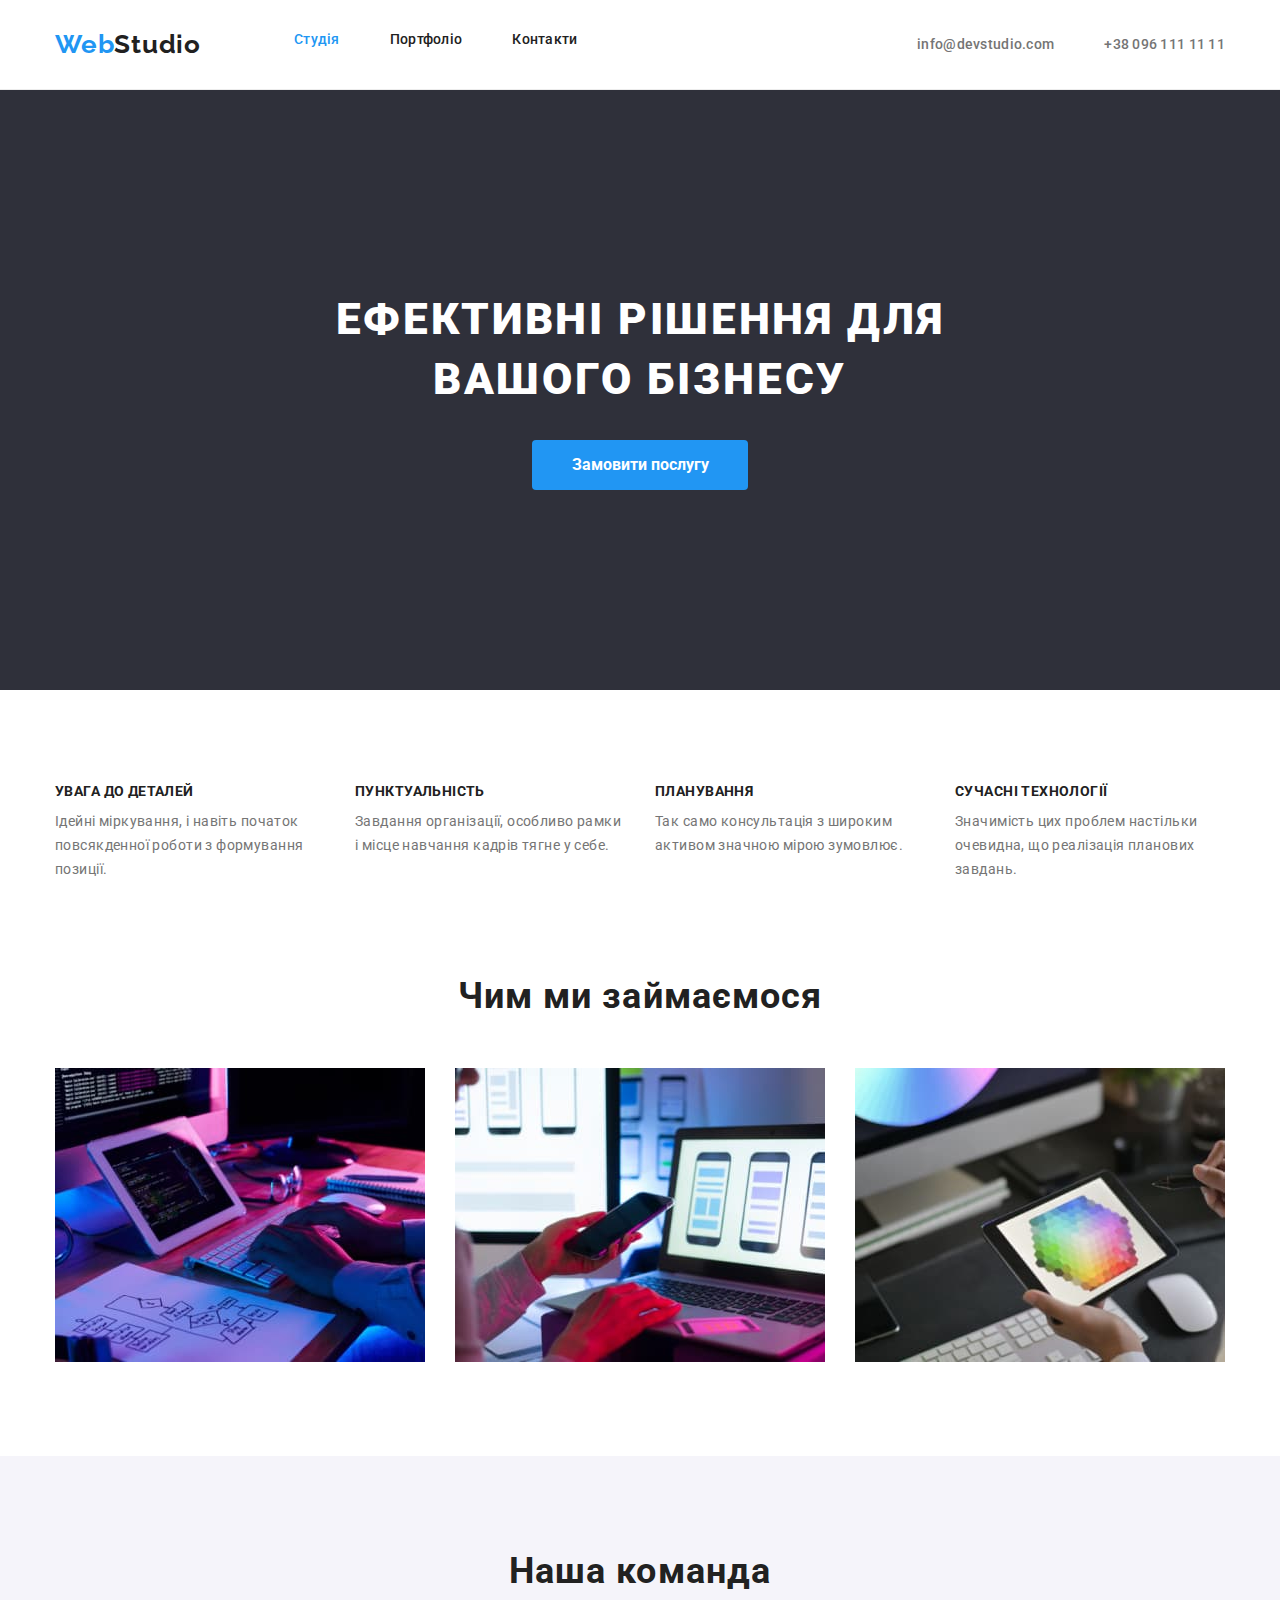
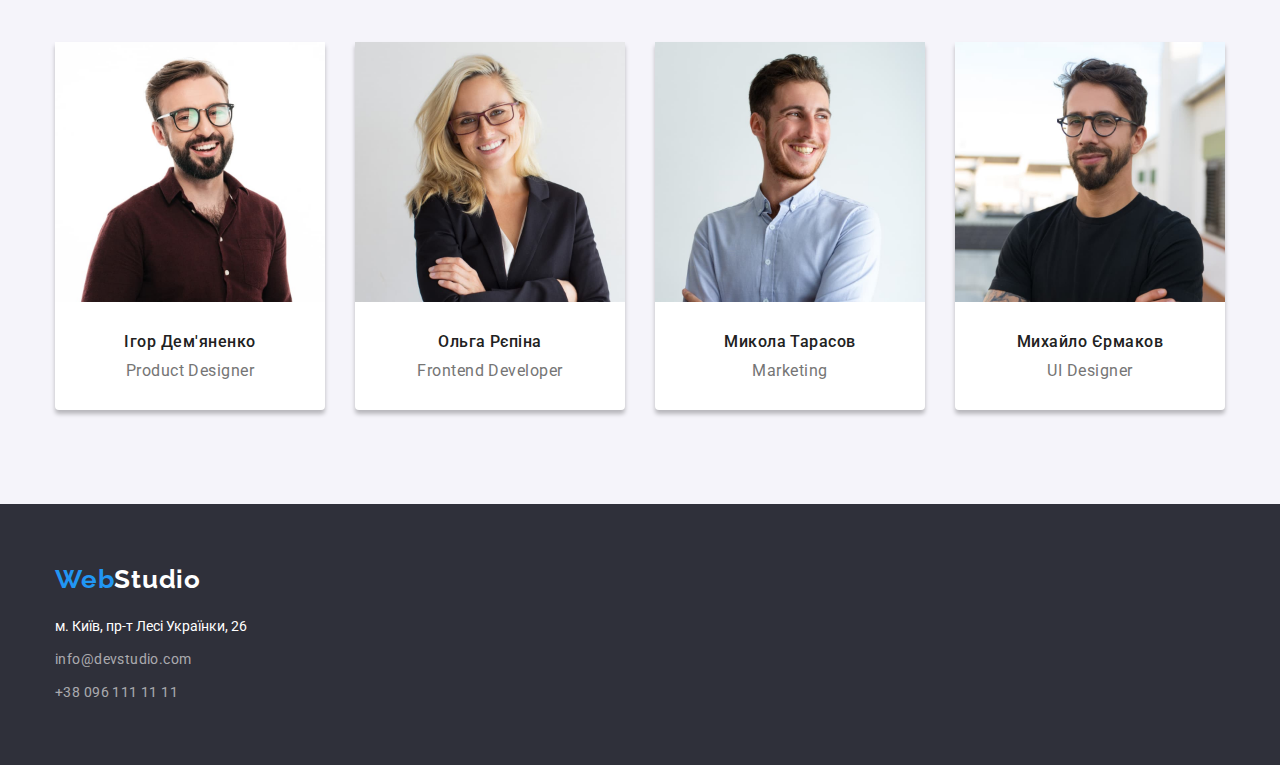
==== index.html @ 7c83a078 "створив репозиторій на основі попередньої дз" ====
<!DOCTYPE html>
<html lang="uk">
  <head>
    <meta charset="UTF-8" />
    <meta http-equiv="X-UA-Compatible" content="IE=edge" />
    <meta name="viewport" content="width=device-width, initial-scale=1.0" />
    <title>WebStudio</title>
    <link rel="preconnect" href="https://fonts.googleapis.com" />
    <link rel="preconnect" href="https://fonts.gstatic.com" crossorigin />
    <link
      href="https://fonts.googleapis.com/css2?family=Raleway:wght@700&family=Roboto:wght@400;500;700;900&display=swap"
      rel="stylesheet"
    />
    <link
      rel="stylesheet"
      href="https://cdnjs.cloudflare.com/ajax/libs/modern-normalize/1.1.0/modern-normalize.min.css"
    />
    <link rel="stylesheet" href="./css/styles.css" />
  </head>

  <body>
    <header>
      <div class="container head">
        <nav class="nav-main">
          <a class="logo" href="" title="Головна сторінка"
            ><span class="logo-web">Web</span
            ><span class="logo-studio">Studio</span></a
          >
          <ul class="nav-ul site-nav">
            <li class="item">
              <a class="nav-link act-stud" href="./index.html" title="Студія"
                >Студія</a
              >
            </li>
            <li class="item">
              <a class="nav-link" href="./portfolio.html" title="Портфоліо"
                >Портфоліо</a
              >
            </li>
            <li class="item">
              <a class="nav-link" href="" title="Контакти">Контакти</a>
            </li>
          </ul>
        </nav>
        <ul class="nav-ul second">
          <li class="item-first">
            <a class="nav-contact" href="mailto:info@devstudio.com"
              >info@devstudio.com</a
            >
          </li>
          <li class="item">
            <a class="nav-contact" href="tel:+380961111111"
              >+38 096 111 11 11</a
            >
          </li>
        </ul>
      </div>
    </header>
    <main>
      <section class="hero">
        <h1 class="hero-tytle">
          Ефективні рішення для <br />
          вашого бізнесу
        </h1>
        <button class="button" type="button">
          <span class="button-first">Замовити послугу</span>
        </button>
      </section>
      <section class="benefits">
        <div class="container container-benefits">
          <h2 hidden>Особливості</h2>
          <ul class="nav-ul">
            <li class="atim">
              <h3 class="tytle-mini">УВАГА ДО ДЕТАЛЕЙ</h3>
              <p class="mini-article">
                Ідейні міркування, і навіть початок повсякденної роботи з
                формування позиції.
              </p>
            </li>
            <li class="atim">
              <h3 class="tytle-mini">ПУНКТУАЛЬНІСТЬ</h3>
              <p class="mini-article">
                Завдання організації, особливо рамки і місце навчання кадрів
                тягне у себе.
              </p>
            </li>
            <li class="atim">
              <h3 class="tytle-mini">ПЛАНУВАННЯ</h3>
              <p class="mini-article">
                Так само консультація з широким активом значною мірою зумовлює.
              </p>
            </li>
            <li class="atim">
              <h3 class="tytle-mini">СУЧАСНІ ТЕХНОЛОГІЇ</h3>
              <p class="mini-article">
                Значимість цих проблем настільки очевидна, що реалізація
                планових завдань.
              </p>
            </li>
          </ul>
        </div>
      </section>
      <section class="our-work">
        <div class="container work">
          <h2 class="tytle-work">Чим ми займаємося</h2>
          <ul class="nav-ul work">
            <li class="item">
              <img
                class="img"
                src="images/work1.jpg"
                alt="картинка-посилання на сторінку де розповідається чим ми займаємося"
                width="370"
              />
            </li>
            <li class="item">
              <img
                class="img"
                src="images/work2.jpg"
                alt="картинка-посилання на сторінку де розповідається чим ми займаємося"
                width="370"
              />
            </li>
            <li class="item">
              <img
                class="img"
                src="images/work3.jpg"
                alt="картинка-посилання на сторінку де розповідається чим ми займаємося"
                width="370"
              />
            </li>
          </ul>
        </div>
      </section>
      <section class="our-team">
        <div class="container">
          <h2 class="team">Наша команда</h2>
          <ul class="nav-ul-team">
            <li class="item">
              <img
                class="img"
                src="images/people4.jpg"
                width="270"
                alt="зображення людини"
              />
              <p class="team-name">Ігор Дем'яненко</p>
              <p class="team-position">Product Designer</p>
            </li>
            <li class="item">
              <img
                class="img"
                src="images/people5.jpg"
                width="270"
                alt="зображення людини"
              />
              <p class="team-name">Ольга Рєпіна</p>
              <p class="team-position">Frontend Developer</p>
            </li>
            <li class="item">
              <img
                class="img"
                src="images/people6.jpg"
                width="270"
                alt="зображення людини"
              />
              <p class="team-name">Микола Тарасов</p>
              <p class="team-position">Marketing</p>
            </li>
            <li class="item">
              <img
                class="img"
                src="images/people7.jpg"
                width="270"
                alt="зображення людини"
              />
              <p class="team-name">Михайло Єрмаков</p>
              <p class="team-position">UI Designer</p>
            </li>
          </ul>
        </div>
      </section>
    </main>
    <footer class="foot-main">
      <div class="foot">
        <a class="logo-foot" href="" title="Головна сторінка"
          ><span class="logo-web">Web</span
          ><span class="logo-studio-foot">Studio</span></a
        >
        <address>
          <ul class="nav-ul adr">
            <li class="item">
              <a
                class="foot-adress"
                href="https://goo.gl/maps/2znSzA5FASChHcnv6"
                target="_blank"
                rel="noreferrer noopener nofollow"
                >м. Київ, пр-т Лесі Українки, 26</a
              >
            </li>
            <li class="item">
              <a class="foot-contact" href="mailto:info@devstudio.com"
                >info@devstudio.com</a
              >
            </li>
            <li class="item">
              <a class="foot-contact" href="tel:+380961111111"
                >+38 096 111 11 11</a
              >
            </li>
          </ul>
        </address>
      </div>
    </footer>
  </body>
</html>
---- css/styles.css ----
html {
	box-sizing:border-box;
}
*,
*::before,
*::after {
	box-sizing: inherit;
}

h1,
h2,
h3,h4,
h5,
h6,
p,
ul{
margin-bottom: 0; 
margin-top:0;
padding: 0;
}

:root {
	--brand-color: #757575;
	--button-color: #2196F3;
	--tytle-color:#212121;
 }

body{
	margin:0;
	font-family:'Roboto', Sans-serif;
	background: #FFFFFF;;
	color:var(--brand-color);
}
/* header */

header{
	border-bottom-width: 1px;
	border-bottom-style: solid;
	border-bottom-color: rgba(236, 236, 236, 1);
	}


.container.head,.nav-main,.nav-ul.site-nav,.nav-ul.second{
display: flex;
}

.container.head,.nav-main{
	align-items: center;
}


.nav-ul.site-nav>.item.item:not(:last-child){
	margin-right: 50px;
}

.item>.nav-link{
	padding-top: 32px;
	padding-bottom: 32px;
}

.nav-ul.second>.item-first{
margin-right: 50px;
}

.nav-ul.second{
margin-left: auto;
}

.logo{
margin-right: 93px;
text-decoration: none;
font-family: 'Raleway',Sans-serif;
font-weight: 700;
font-size: 26px;
line-height: 1.19;
letter-spacing: 0.03em;
rgba(0, 0, 0, 1)
}
.logo-web{
	color:#2196F3;
}
.logo-studio{
	color:var(--tytle-color);
}
.nav-link{
display: block;
text-decoration: none;
font-family: 'Roboto',Sans-serif;
font-style: normal;
font-weight: 500;
font-size: 14px;
line-height: 1.14;
letter-spacing: 0.02em;
color:var(--tytle-color);
list-style-type: none;
}
.nav-link:hover,.nav-contact:hover,.nav-contact:focus{
	color: var(--button-color);
	} 

	.nav-link.act-stud{
		color: var(--button-color);
	 }

.nav-contact{
font-family: 'Roboto';
font-style: normal;
font-weight: 500;
font-size: 14px;
line-height: 16px;
letter-spacing: 0.02em;
color: inherit;
text-decoration: none;
}
.nav-ul{
		list-style-type: none;
	}
	
	
/* Footer */
.foot-main{
	padding-top: 60px;
	padding-bottom: 60px;
	background: rgba(47, 48, 58, 1);
}

.foot-adress{
	font-style: normal;
	font-size: 14px;
	line-height: 1.71;
color: #FFFFFF;
text-decoration: none;
}
.foot-contact{
font-style: normal;
font-size: 14px;
line-height:1.71;
letter-spacing: 0.03em;
color: rgba(255, 255, 255, 0.6);
text-decoration: none;
}
 .logo-foot{
font-family: 'Raleway';
font-style: normal;
font-weight: 700;
font-size: 26px;
line-height: 31px;
letter-spacing: 0.03em;
}

.logo-studio-foot{
	color: #FFFFFF;
}

.nav-ul.adr{
	margin-top: 20px;
}

.nav-ul>.item:not(:last-child){
	margin-bottom: 9px;
}

/* main first*/
 .hero{
	background:#2F303A;
	text-align: center;
	padding-bottom: 200px;
	padding-top: 200px;
 }
 .hero-tytle{
margin-bottom: 30px;
font-weight: 900;
font-size: 44px;
line-height: 1.36;
letter-spacing: 0.06em;
text-transform: uppercase;
color: #FFFFFF;
 }
 .button{
font-weight: 700;
font-size: 16px;
line-height: 1.88;
color: #FFFFFF; 
background: var(--button-color);
min-width: 216px;
border: none;
padding: 10px 32px;
text-align: center;
border-radius:4px;
cursor:pointer;
 }

 .button-first{
font-family: 'Roboto';
font-style: normal;
font-weight: 700;
font-size: 16px;
line-height: 30px;
cursor:pointer;
 }

 .button:focus,.button:hover{
	background: #F5F4FA;
	color:var(--button-color);
}

/* секція benefits */

.benefits{
	padding-top: 94px;
	padding-bottom: 94px;
}
.container-benefits>.nav-ul{
	display: flex;
}

.nav-ul>.atim:not(:last-child){
	margin-right: 30px;
}

.nav-ul>.atim{
	width: 270px;
}

/* секція our-work */

.nav-ul.work{
	display: flex;
}

.our-work{
		padding-bottom: 94px;
}

.nav-ul.work>.item:not(:last-child){
	margin-right: 30px;
}

.nav-ul.work>.item{
	margin-bottom: 0;
}

/* секція our-team */

.our-team{
	padding-top: 94px;
	padding-bottom: 94px;
	background: #F5F4FA;
}

.tytle-mini{
margin-bottom: 10px;
font-size: 14px;
line-height: 1.14;
letter-spacing: 0.03em;
text-transform: uppercase;
color: var(--tytle-color);
	}
	.mini-article{
font-size: 14px;
line-height: 1.71;
letter-spacing: 0.03em;
	}
	.tytle-work,.team{
margin-bottom: 50px;	
font-size: 36px;
line-height:1.17;
text-align: center;
letter-spacing: 0.03em;
color: var(--tytle-color);
	}

	.team-name{
margin-bottom: 10px;
margin-top: 30px;
font-weight: 500;
font-size: 16px;
line-height: 1.19;
text-align: center;
letter-spacing: 0.03em;
color: var(--tytle-color);
	}
.team-position{
font-size: 16px;
line-height: 1.19;
text-align: center;
letter-spacing: 0.03em;
	}

	.nav-ul-team{
		display: flex;
		list-style-type: none;
	}

	.nav-ul-team>.item:not(:last-child){
		margin-right: 30px;
	}

	.nav-ul-team>.item{
 box-shadow:0px 4px 4px rgba(0, 0, 0, 0.25);
 background: #FFFFFF;
 border-bottom-left-radius: 4px;
 border-bottom-right-radius: 4px;
 padding-bottom: 30px;
	}
	
	/* main second */

	.main-secondary{
		padding-top: 94px;
		padding-bottom: 94px;
		background:#FFFFFF ;	
	}

.nav-ul.port{
	display: flex;
	justify-content: center;
	margin-bottom: 34px;
}

.button-secondary{
font-family: 'Roboto';
font-style: normal;
display: inline-block;
padding: 6px 22px;
min-width: 73px;
border: none;
border-radius: 4px;
font-weight: 500;
font-size: 16px;
line-height: 1.62;
letter-spacing: 0.03em;
color: var(--tytle-color);
background: #F5F4FA;
text-align: center;
cursor:pointer;
}

.button-secondary.plus{
	padding: 6px 25px;
}

	.button-secondary:focus,.button-secondary:hover{
		background: var(--button-color);
		color:#FFFFFF;
		box-shadow: 0px 3px 1px rgba(0, 0, 0, 0.1), 0px 1px 2px rgba(0, 0, 0, 0.08), 0px 2px 2px rgba(0, 0, 0, 0.12);
		}

		.nav-ul.port>.item:not(:last-child){
margin-right: 8px;
		}

		.nav-ul.port>.item{
			margin-bottom: 0;
		}

.tytel-portf{
	margin-bottom: 4px;
font-size: 18px;
line-height: 2;
letter-spacing: 0.06em;
color: var(--tytle-color);
	}
.portf-article{
font-size: 16px;
line-height: 1.88;
letter-spacing: 0.03em;
color:var(--brand-color);
	}
	a{
		text-decoration: none;	
	}

	.nav-ul.everything{
		display: flex;
		flex-wrap: wrap;
			}

	.nav-ul.everything>.item{
	width: 370px;
	margin-right:30px;
	}
	

	.nav-ul.everything>.item:nth-child(3n) {
		margin-right: 0;
	}



	.nav-ul.everything>.item:nth-child(-n + 6){
		margin-bottom: 30px;
	}

	.nav-ul.everything>.item:nth-child(n + 7){
		margin-bottom: 0;
	}


	
	/* container */
 
 .container,.foot{
	width: 1200px;
	margin-right: auto;
	margin-left: auto;
	padding-right:15px;
	padding-left:15px;
 }

 /* Img */

 .img{
	display: block;
	 width: 100%;
	  height: auto;
 }
 .text-port{
	padding-bottom:20px;
	padding-top:20px;
	padding-left: 24px;
   padding-right: 24px;
	border-right-width: 1px;
	border-right-style: solid;
	border-right-color: #EEEEEE;
	background: #FFFFFF;
	border-left-width: 1px;
	border-left-style: solid;
	border-left-color: #EEEEEE;
	border-bottom-width: 1px;
	border-bottom-style: solid;
	border-bottom-color: #EEEEEE;
 }
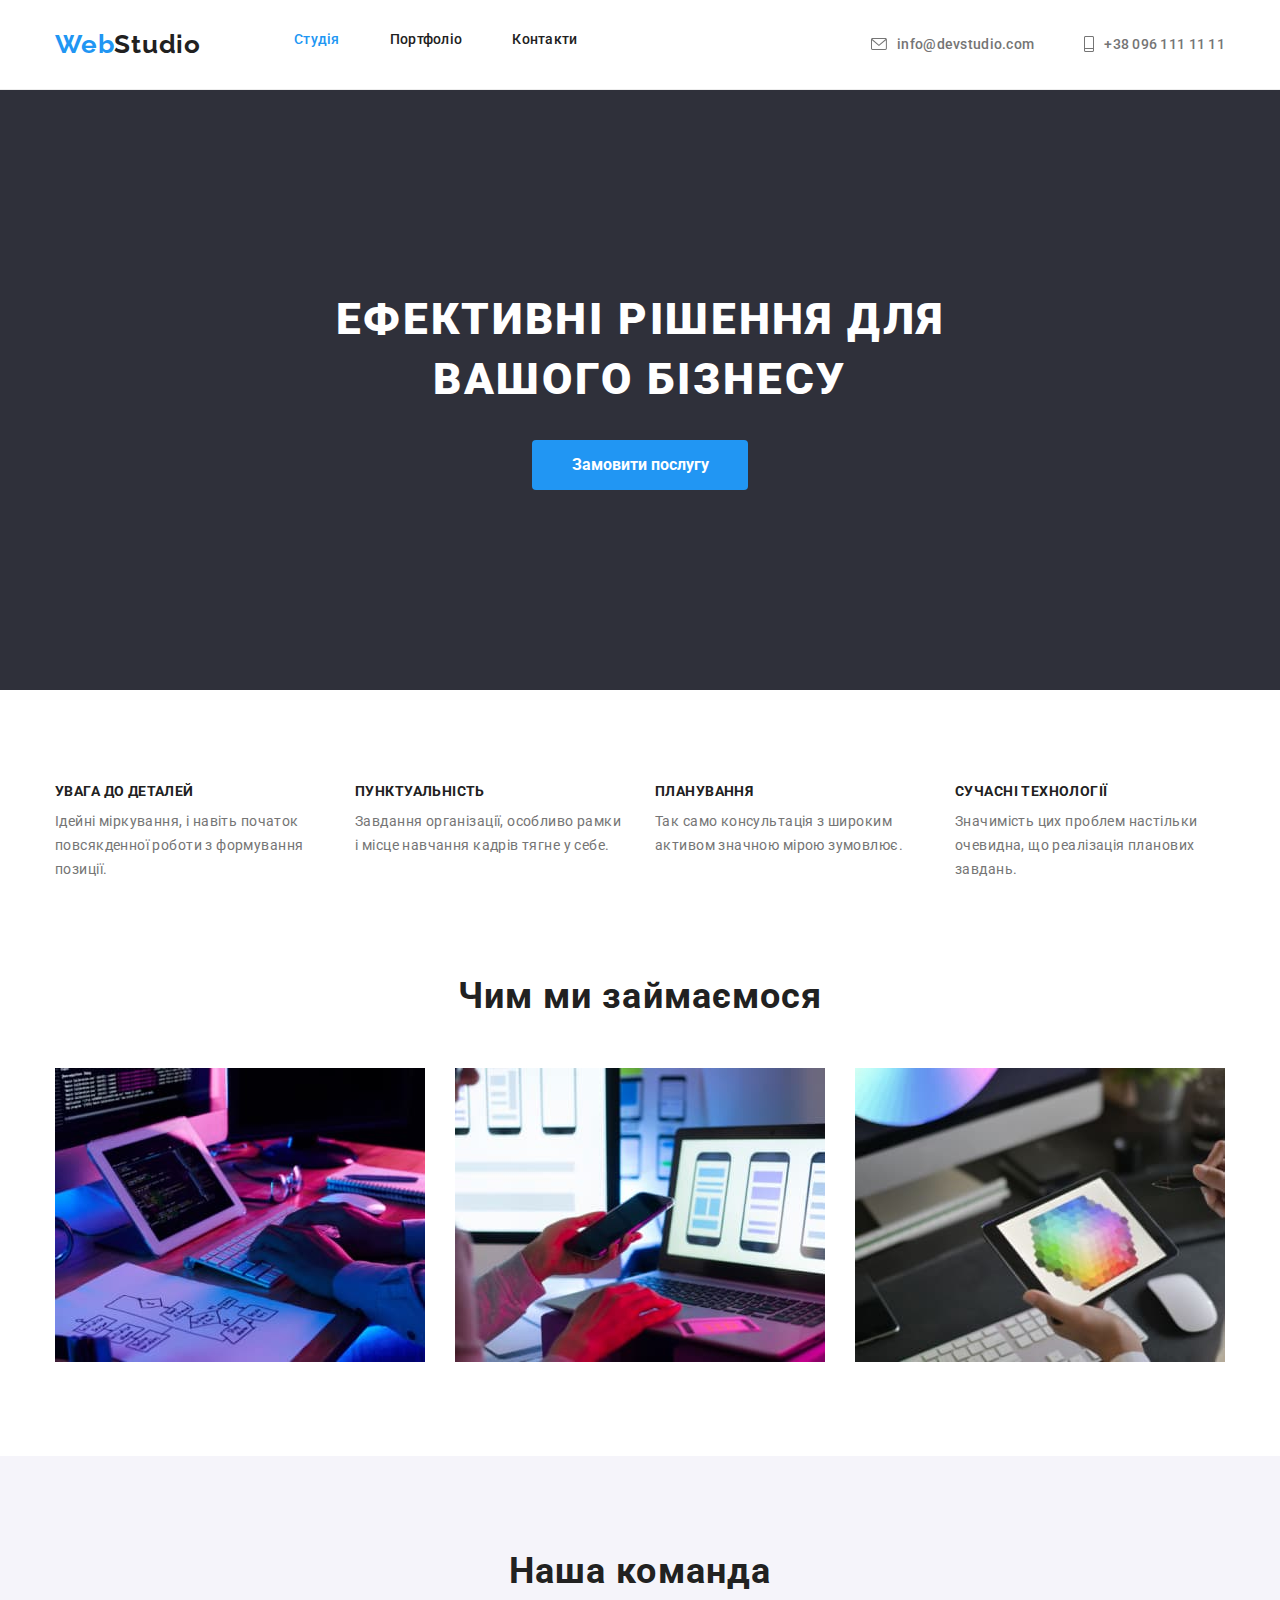
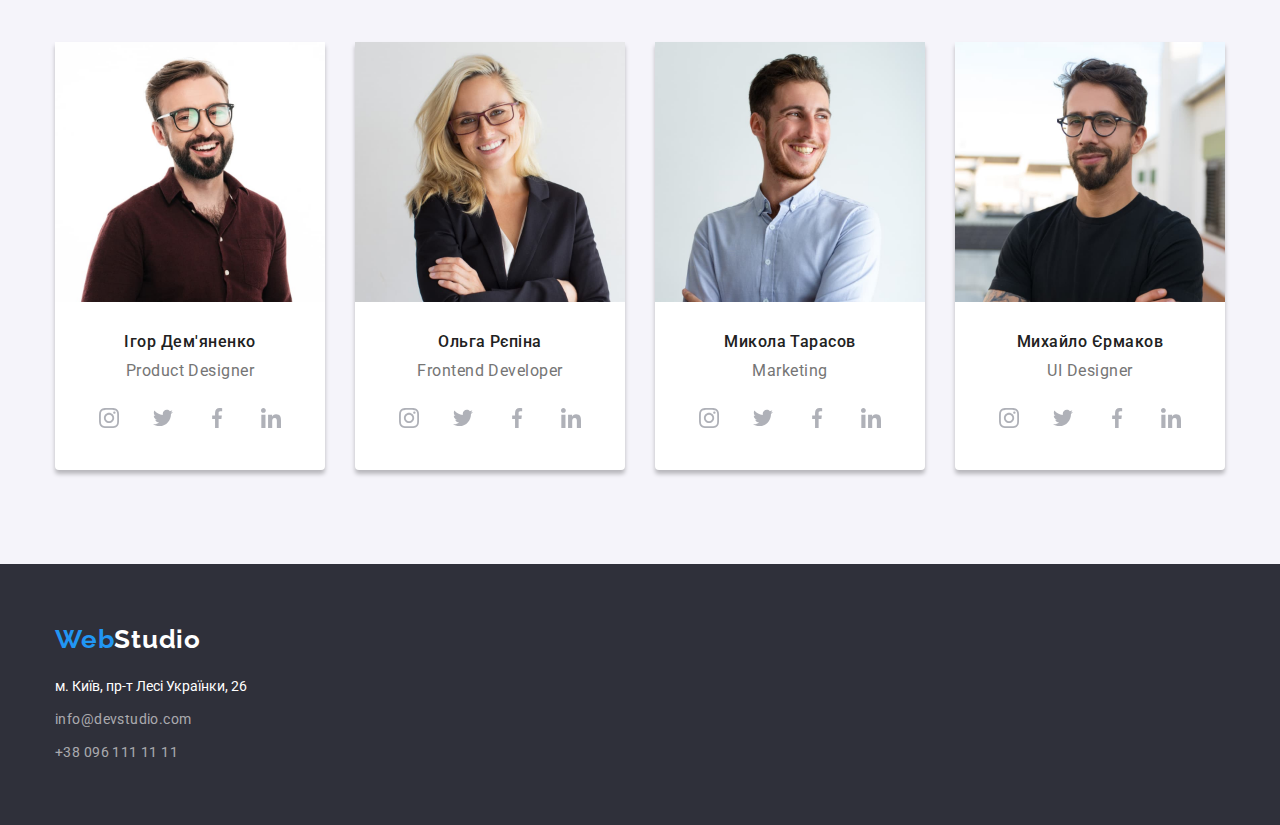
==== commit c65cf1e6: "зробив хедер і соц. мережі" ====
--- a/index.html
+++ b/index.html
@@ -44,11 +44,17 @@
         </nav>
         <ul class="nav-ul second">
           <li class="item-first">
+            <svg class="mail-pin-icon icon" width="16" height="12">
+              <use href="./images/icons.svg#icon-mail"></use>
+            </svg>
             <a class="nav-contact" href="mailto:info@devstudio.com"
               >info@devstudio.com</a
             >
           </li>
           <li class="item">
+            <svg class="phone-pin-icon icon" width="10" height="16">
+              <use href="./images/icons.svg#icon-phone"></use>
+            </svg>
             <a class="nav-contact" href="tel:+380961111111"
               >+38 096 111 11 11</a
             >
@@ -144,6 +150,32 @@
               />
               <p class="team-name">Ігор Дем'яненко</p>
               <p class="team-position">Product Designer</p>
+              <ul class="social-icons list">
+                <li class="social-item">
+                  <a href="" class="social-link link"
+                    ><svg class="social-icon" width="20" height="20">
+                      <use href="./images/icons.svg#icon-instagram"></use></svg
+                  ></a>
+                </li>
+                <li class="social-item">
+                  <a href="" class="social-link link"
+                    ><svg class="social-icon" width="20" height="20">
+                      <use href="./images/icons.svg#icon-twitter"></use></svg
+                  ></a>
+                </li>
+                <li class="social-item">
+                  <a href="" class="social-link link"
+                    ><svg class="social-icon" width="20" height="20">
+                      <use href="./images/icons.svg#icon-facebook"></use></svg
+                  ></a>
+                </li>
+                <li class="social-item">
+                  <a href="" class="social-link link"
+                    ><svg class="social-icon" width="20" height="20">
+                      <use href="./images/icons.svg#icon-linkedin"></use></svg
+                  ></a>
+                </li>
+              </ul>
             </li>
             <li class="item">
               <img
@@ -154,6 +186,32 @@
               />
               <p class="team-name">Ольга Рєпіна</p>
               <p class="team-position">Frontend Developer</p>
+              <ul class="social-icons list">
+                <li class="social-item">
+                  <a href="" class="social-link link"
+                    ><svg class="social-icon" width="20" height="20">
+                      <use href="./images/icons.svg#icon-instagram"></use></svg
+                  ></a>
+                </li>
+                <li class="social-item">
+                  <a href="" class="social-link link"
+                    ><svg class="social-icon" width="20" height="20">
+                      <use href="./images/icons.svg#icon-twitter"></use></svg
+                  ></a>
+                </li>
+                <li class="social-item">
+                  <a href="" class="social-link link"
+                    ><svg class="social-icon" width="20" height="20">
+                      <use href="./images/icons.svg#icon-facebook"></use></svg
+                  ></a>
+                </li>
+                <li class="social-item">
+                  <a href="" class="social-link link"
+                    ><svg class="social-icon" width="20" height="20">
+                      <use href="./images/icons.svg#icon-linkedin"></use></svg
+                  ></a>
+                </li>
+              </ul>
             </li>
             <li class="item">
               <img
@@ -164,6 +222,32 @@
               />
               <p class="team-name">Микола Тарасов</p>
               <p class="team-position">Marketing</p>
+              <ul class="social-icons list">
+                <li class="social-item">
+                  <a href="" class="social-link link"
+                    ><svg class="social-icon" width="20" height="20">
+                      <use href="./images/icons.svg#icon-instagram"></use></svg
+                  ></a>
+                </li>
+                <li class="social-item">
+                  <a href="" class="social-link link"
+                    ><svg class="social-icon" width="20" height="20">
+                      <use href="./images/icons.svg#icon-twitter"></use></svg
+                  ></a>
+                </li>
+                <li class="social-item">
+                  <a href="" class="social-link link"
+                    ><svg class="social-icon" width="20" height="20">
+                      <use href="./images/icons.svg#icon-facebook"></use></svg
+                  ></a>
+                </li>
+                <li class="social-item">
+                  <a href="" class="social-link link"
+                    ><svg class="social-icon" width="20" height="20">
+                      <use href="./images/icons.svg#icon-linkedin"></use></svg
+                  ></a>
+                </li>
+              </ul>
             </li>
             <li class="item">
               <img
@@ -174,6 +258,32 @@
               />
               <p class="team-name">Михайло Єрмаков</p>
               <p class="team-position">UI Designer</p>
+              <ul class="social-icons list">
+                <li class="social-item">
+                  <a href="" class="social-link link"
+                    ><svg class="social-icon" width="20" height="20">
+                      <use href="./images/icons.svg#icon-instagram"></use></svg
+                  ></a>
+                </li>
+                <li class="social-item">
+                  <a href="" class="social-link link"
+                    ><svg class="social-icon" width="20" height="20">
+                      <use href="./images/icons.svg#icon-twitter"></use></svg
+                  ></a>
+                </li>
+                <li class="social-item">
+                  <a href="" class="social-link link"
+                    ><svg class="social-icon" width="20" height="20">
+                      <use href="./images/icons.svg#icon-facebook"></use></svg
+                  ></a>
+                </li>
+                <li class="social-item">
+                  <a href="" class="social-link link"
+                    ><svg class="social-icon" width="20" height="20">
+                      <use href="./images/icons.svg#icon-linkedin"></use></svg
+                  ></a>
+                </li>
+              </ul>
             </li>
           </ul>
         </div>
--- a/css/styles.css
+++ b/css/styles.css
@@ -66,6 +66,24 @@
 margin-left: auto;
 }
 
+.nav-ul.second>.item-first, .nav-ul.second>.item{
+	display: flex;
+	align-items: center;
+	justify-content: center;
+	padding-top: 32px;
+	padding-bottom: 32px;
+	cursor: pointer;
+	}
+
+.mail-pin-icon,.phone-pin-icon{
+	margin-right: 10px;
+	fill: currentColor;
+}
+
+.nav-ul.second>.item-first,.nav-ul.second>.item{
+	color: var(--brand-color);
+}
+
 .logo{
 margin-right: 93px;
 text-decoration: none;
@@ -94,11 +112,15 @@
 color:var(--tytle-color);
 list-style-type: none;
 }
-.nav-link:hover,.nav-contact:hover,.nav-contact:focus{
+.nav-link:hover{
 	color: var(--button-color);
 	} 
 
 	.nav-link.act-stud{
+		color: var(--button-color);
+	 }
+
+	 .nav-ul.second>.item-first:hover,:focus,.nav-ul.second>.item:hover,:focus{
 		color: var(--button-color);
 	 }
 
@@ -303,6 +325,45 @@
  border-bottom-right-radius: 4px;
  padding-bottom: 30px;
 	}
+
+	.nav-ul-team .social-item{
+		width: 44px;
+		height:44px;
+		list-style-type: none;
+		margin-right: 10px;
+			}
+
+	.nav-ul-team .social-item:last-child{
+		margin-right: 0 ;
+			}
+
+	.nav-ul-team .social-icons{
+		display: flex;
+		justify-content: center;
+		margin-top: 16px;
+					}
+
+	.nav-ul-team .social-link{
+		width: 100%;
+		height: 100%;
+		display: flex;
+		align-items: center;
+		justify-content: center;
+		background: #FFFFFF;;
+       border-radius: 50%;
+		 color: rgba(175, 177, 184, 1);
+	}
+
+		.nav-ul-team .social-icon{
+		fill: currentColor;
+	}
+
+	.nav-ul-team .social-link:hover,:focus{
+		background: #2196F3;
+		color: rgba(255, 255, 255, 1);
+ 
+	}
+	
 	
 	/* main second */
 
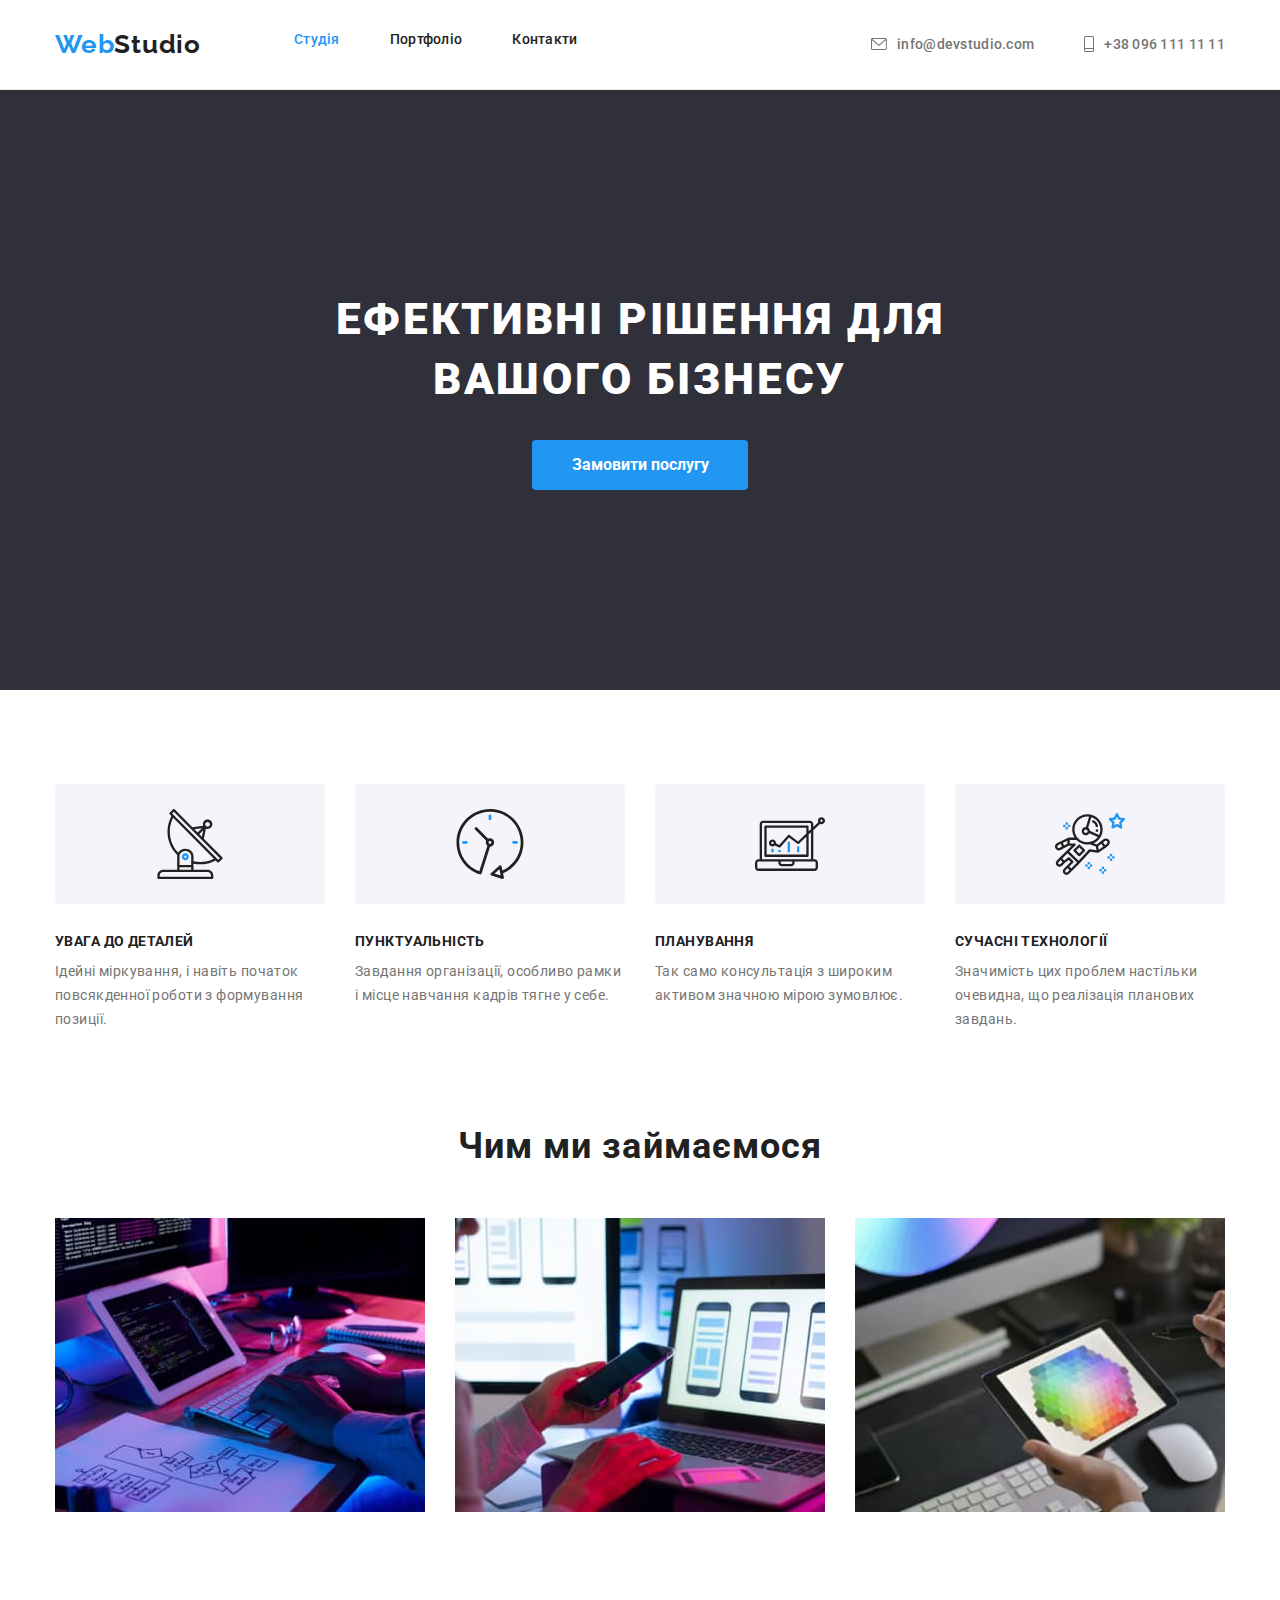
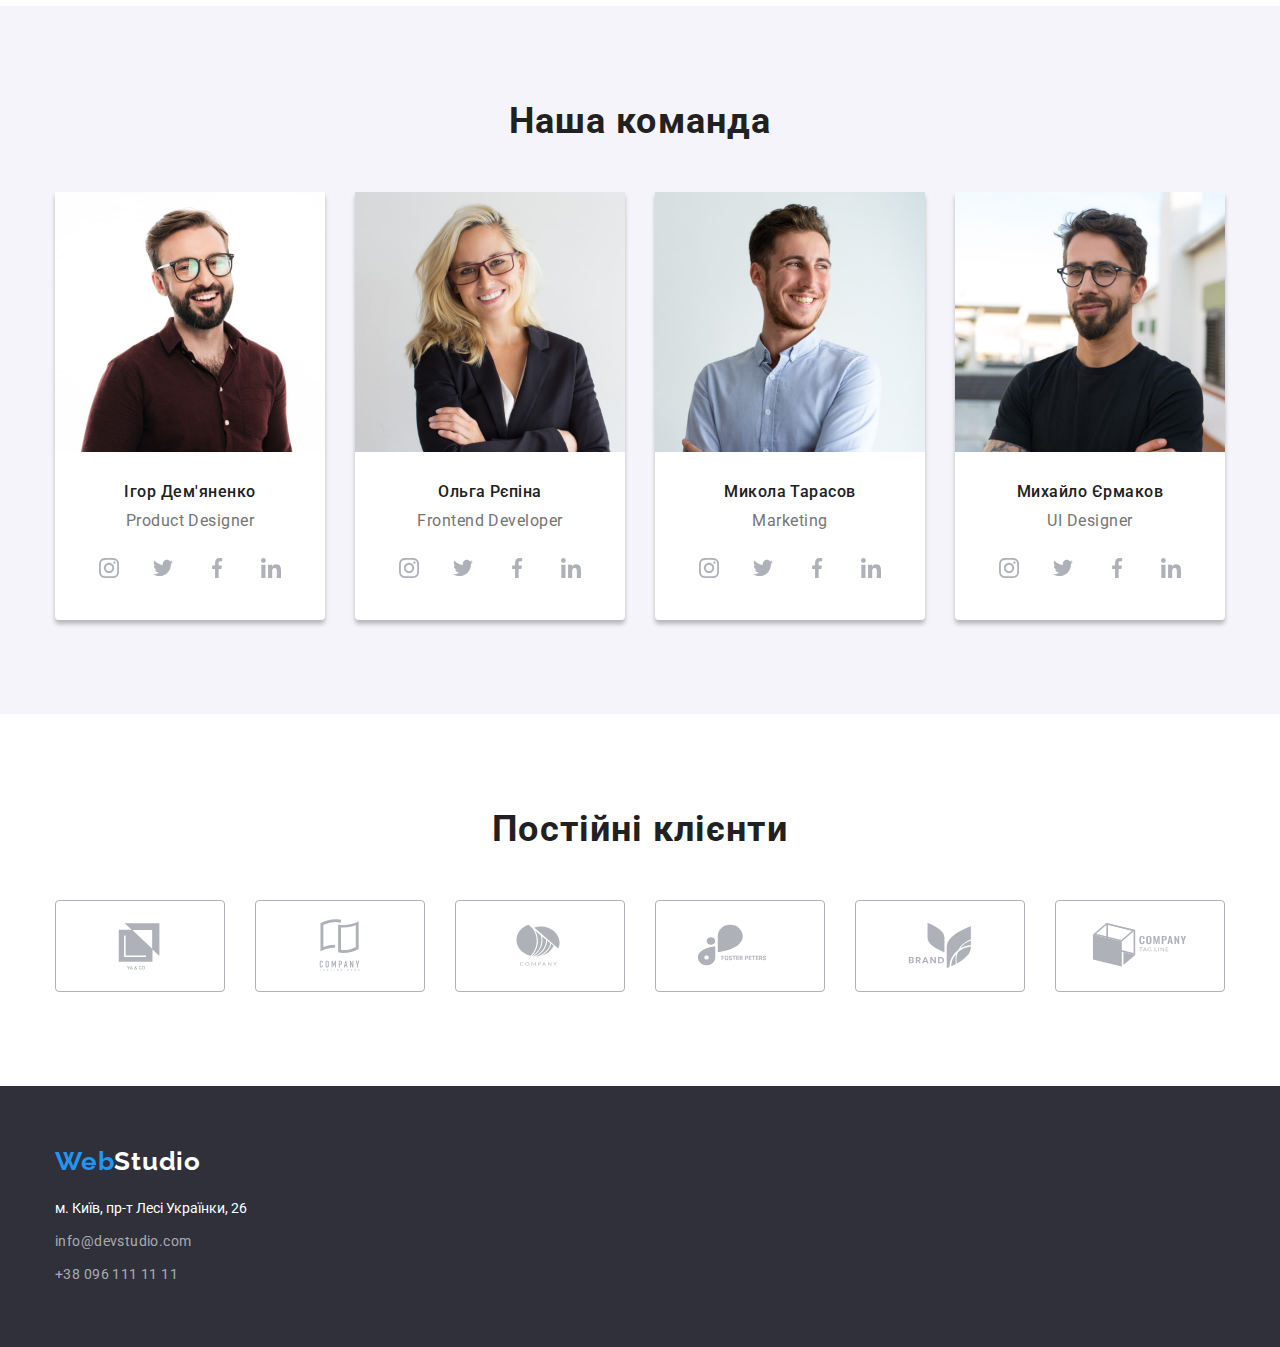
==== commit ee2dabc9: "доробив 2 секції" ====
--- a/index.html
+++ b/index.html
@@ -77,6 +77,11 @@
           <h2 hidden>Особливості</h2>
           <ul class="nav-ul">
             <li class="atim">
+					<div class="atim-div">
+						<svg class="atim-icon" width="70" height="70">
+							<use href="./images/icons.svg#icon-antenna"></use>
+						</svg>
+					</div>
               <h3 class="tytle-mini">УВАГА ДО ДЕТАЛЕЙ</h3>
               <p class="mini-article">
                 Ідейні міркування, і навіть початок повсякденної роботи з
@@ -84,6 +89,11 @@
               </p>
             </li>
             <li class="atim">
+					<div class="atim-div">
+						<svg class="atim-icon" width="70" height="70">
+							<use href="./images/icons.svg#icon-clock"></use>
+						</svg>
+					</div>
               <h3 class="tytle-mini">ПУНКТУАЛЬНІСТЬ</h3>
               <p class="mini-article">
                 Завдання організації, особливо рамки і місце навчання кадрів
@@ -91,12 +101,22 @@
               </p>
             </li>
             <li class="atim">
+					<div class="atim-div">
+						<svg class="atim-icon" width="70" height="70">
+							<use href="./images/icons.svg#icon-diagram"></use>
+						</svg>
+					</div>
               <h3 class="tytle-mini">ПЛАНУВАННЯ</h3>
               <p class="mini-article">
                 Так само консультація з широким активом значною мірою зумовлює.
               </p>
             </li>
             <li class="atim">
+					<div class="atim-div">
+						<svg class="atim-icon" width="70" height="70">
+							<use href="./images/icons.svg#icon-astronaut"></use>
+						</svg>
+					</div>
               <h3 class="tytle-mini">СУЧАСНІ ТЕХНОЛОГІЇ</h3>
               <p class="mini-article">
                 Значимість цих проблем настільки очевидна, що реалізація
@@ -288,6 +308,33 @@
           </ul>
         </div>
       </section>
+		<section class="customer">
+			<div class="container customer-div">
+				<h2 class="tytle-work tytle-costomer">
+					Постійні клієнти
+				</h2>
+				<ul class="customer-list">
+					<li class="customer-item"><a href="" class="customer-link"><svg class="customer-icon" width="106" height="60">
+						<use href="./images/icons.svg#icon-Logo-one"></use>
+					</svg></a></li>
+					<li class="customer-item"><a href="" class="customer-link"><svg class="customer-icon" width="106" height="60">
+						<use href="./images/icons.svg#icon-Logo-two"></use>
+					</svg></a></li>
+					<li class="customer-item"><a href="" class="customer-link"><svg class="customer-icon" width="106" height="60">
+						<use href="./images/icons.svg#icon-Logo-three"></use>
+					</svg></a></li>
+					<li class="customer-item"><a href="" class="customer-link"><svg class="customer-icon" width="106" height="60">
+						<use href="./images/icons.svg#icon-Logo-four"></use>
+					</svg></a></li>
+					<li class="customer-item"><a href="" class="customer-link"><svg class="customer-icon" width="106" height="60">
+						<use href="./images/icons.svg#icon-Logo-five"></use>
+					</svg></a></li>
+					<li class="customer-item"><a href="" class="customer-link"><svg class="customer-icon" width="106" height="60">
+						<use href="./images/icons.svg#icon-Logo-six"></use>
+					</svg></a></li>
+				</ulb>
+			</div>
+		</section>
     </main>
     <footer class="foot-main">
       <div class="foot">
--- a/css/styles.css
+++ b/css/styles.css
@@ -262,6 +262,18 @@
 	margin-bottom: 0;
 }
 
+.atim>.atim-div{
+	display: flex;
+	align-items: center;
+	justify-content: center;
+	width: 270px;
+	height: 120px;
+	background: #F5F4FA;
+   border-radius: 4px;
+	}
+
+
+
 /* секція our-team */
 
 .our-team{
@@ -271,6 +283,7 @@
 }
 
 .tytle-mini{
+margin-top: 30px;
 margin-bottom: 10px;
 font-size: 14px;
 line-height: 1.14;
@@ -363,8 +376,49 @@
 		color: rgba(255, 255, 255, 1);
  
 	}
+
+	/* Постійні клієнти */
+
+	.customer-list{
+		display: flex;
+		list-style-type: none;
+	}
+	.customer-item{
+		
+					}
+	.customer-item:not(:last-child){
+		margin-right: 30px;
+	}
+
+	.container.customer-div{
+		padding-top: 94px;
+		padding-bottom: 94px;
+	}
 	
-	
+	.tytle-work.tytle-costomer{
+margin-bottom: 50px;
+	}
+
+	.customer-icon{
+		fill: currentColor;
+	}
+
+	.customer-link{
+		display: flex;
+		align-items: center;
+		justify-content: center;
+		width: 170px;
+		height: 92px;
+		border: 1px solid #AFB1B8;
+      border-radius: 4px; 
+		color:rgba(175, 177, 184, 1);
+	}
+
+	.customer-item>.customer-link:focus,.customer-item>.customer-link:hover{
+		color: var(--button-color);
+		border-color: var(--button-color);
+	}
+
 	/* main second */
 
 	.main-secondary{
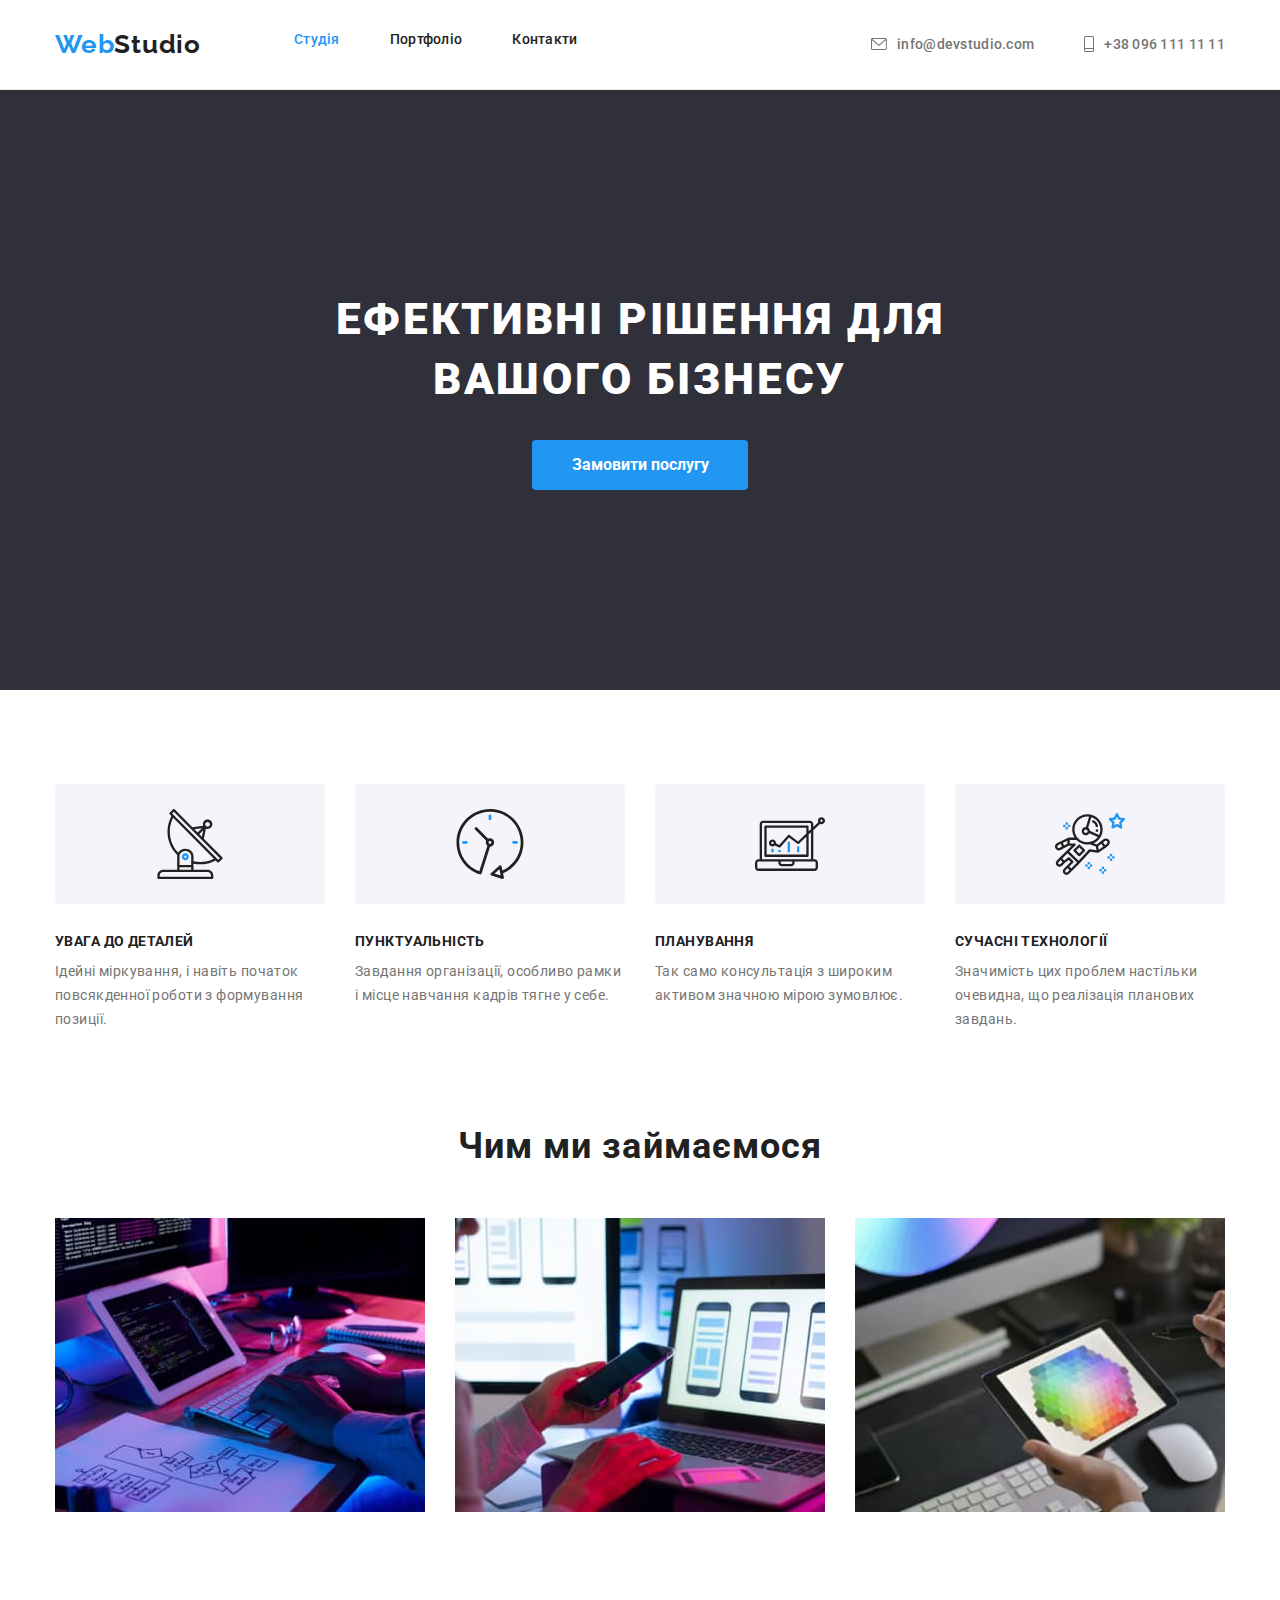
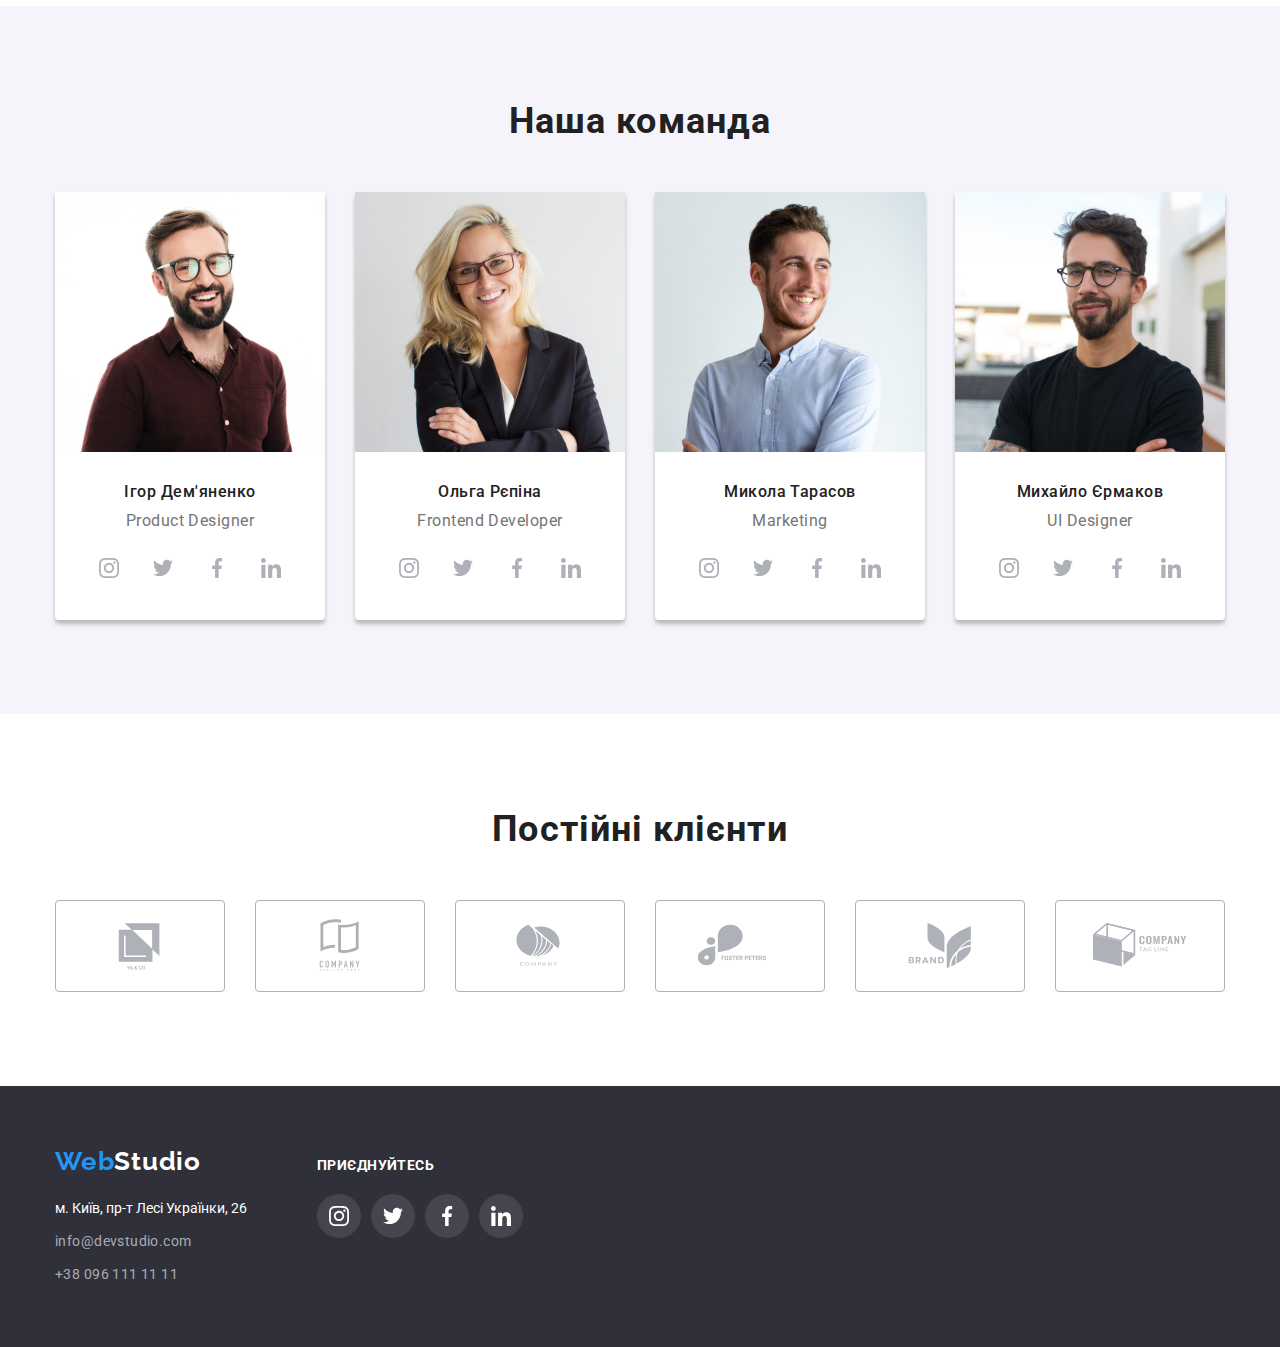
==== commit 42be4a89: "доробив футер" ====
--- a/index.html
+++ b/index.html
@@ -337,6 +337,7 @@
 		</section>
     </main>
     <footer class="foot-main">
+		<div class="foot-together ">
       <div class="foot">
         <a class="logo-foot" href="" title="Головна сторінка"
           ><span class="logo-web">Web</span
@@ -366,6 +367,26 @@
           </ul>
         </address>
       </div>
+		<div class="foot-two">
+			<h3 class="foot-two-tytle">
+				приєднуйтесь
+			</h3>
+			<ul class="foot-two-list">
+				<li class="foot-two-item"><a href="" class="foot-two-link"><svg class="foot-two-icon" width="20" height="20">
+					<use href="./images/icons.svg#icon-instagram"></use>
+				</svg></a></li>
+				<li class="foot-two-item"><a href="" class="foot-two-link"><svg class="foot-two-icon" width="20" height="20">
+					<use href="./images/icons.svg#icon-twitter"></use>
+				</svg></a></li>
+				<li class="foot-two-item"><a href="" class="foot-two-link"><svg class="foot-two-icon" width="20" height="20">
+					<use href="./images/icons.svg#icon-facebook"></use>
+				</svg></a></li>
+				<li class="foot-two-item"><a href="" class="foot-two-link"><svg class="foot-two-icon" width="20" height="20">
+					<use href="./images/icons.svg#icon-linkedin"></use>
+				</svg></a></li>
+			</ul>
+		</div>
+	</div>
     </footer>
   </body>
 </html>
--- a/css/styles.css
+++ b/css/styles.css
@@ -125,7 +125,7 @@
 	 }
 
 .nav-contact{
-font-family: 'Roboto';
+font-family: 'Roboto',Sans-serif;
 font-style: normal;
 font-weight: 500;
 font-size: 14px;
@@ -140,6 +140,85 @@
 	
 	
 /* Footer */
+.foot-together{
+	display: flex;
+	align-items: baseline;
+}
+
+.foot-two-list{
+	display: flex;
+	list-style-type: none;
+}
+
+.foot-two{
+	margin-left: 70px;
+}
+
+
+
+.foot-two-link{
+	display: flex;
+	width: 100%;
+	height: 100%;
+	align-items: center;
+	justify-content: center;
+}
+
+.foot-two-item{
+	width: 44px;
+	height:44px;
+	list-style-type: none;
+	margin-right: 10px;
+		}
+
+		.foot-two-list>.foot-two-item:last-child{
+	margin-right: 0 ;
+		}
+
+.foot-two-item .foot-two-icon{
+	display: flex;
+	justify-content: center;
+					}
+
+.foot-two-item .foot-two-link{
+	width: 100%;
+	height: 100%;
+	display: flex;
+	align-items: center;
+	justify-content: center;
+	background:rgba(255, 255, 255, 0.1);
+	;
+	 border-radius: 50%;
+	 color: #FFFFFF;
+}
+
+	.foot-two-link .foot-two-icon{
+	fill: currentColor;
+}
+
+.foot-two-item .foot-two-link:hover, .foot-two-item .foot-two-link:focus{
+	background: #2196F3;
+	color: #FFFFFF;
+
+}
+
+.foot-two-tytle{
+margin-bottom: 20px;	
+width: 116px;
+height: 16px;
+left: 516px;
+top: 2748px;
+font-family: 'Roboto',Sans-serif;
+font-style: normal;
+font-weight: 700;
+font-size: 14px;
+line-height: 1.14;
+letter-spacing: 0.03em;
+text-transform: uppercase;
+color: #FFFFFF;
+
+}
+
 .foot-main{
 	padding-top: 60px;
 	padding-bottom: 60px;
@@ -371,7 +450,7 @@
 		fill: currentColor;
 	}
 
-	.nav-ul-team .social-link:hover,:focus{
+	.nav-ul-team .social-link:hover,.nav-ul-team .social-link:focus{
 		background: #2196F3;
 		color: rgba(255, 255, 255, 1);
  
@@ -515,7 +594,7 @@
 	
 	/* container */
  
- .container,.foot{
+ .container,.foot-together{
 	width: 1200px;
 	margin-right: auto;
 	margin-left: auto;
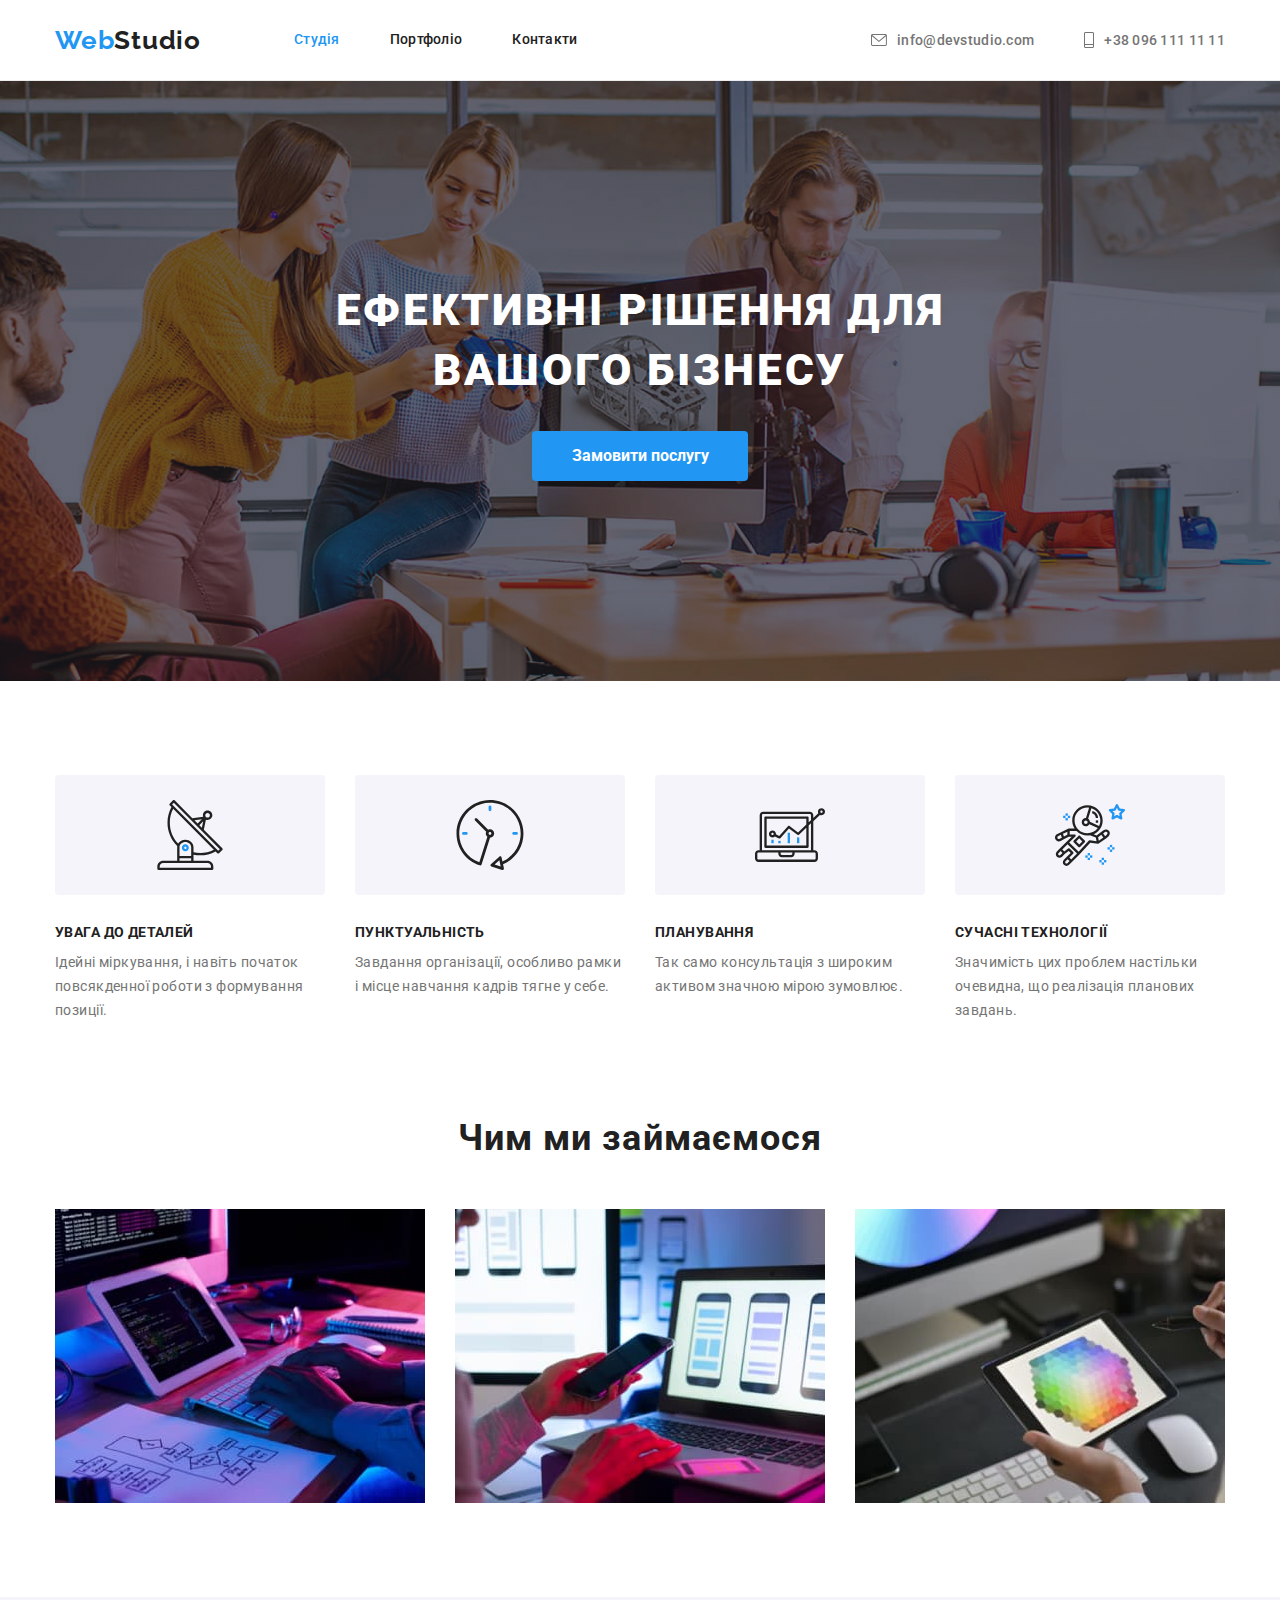
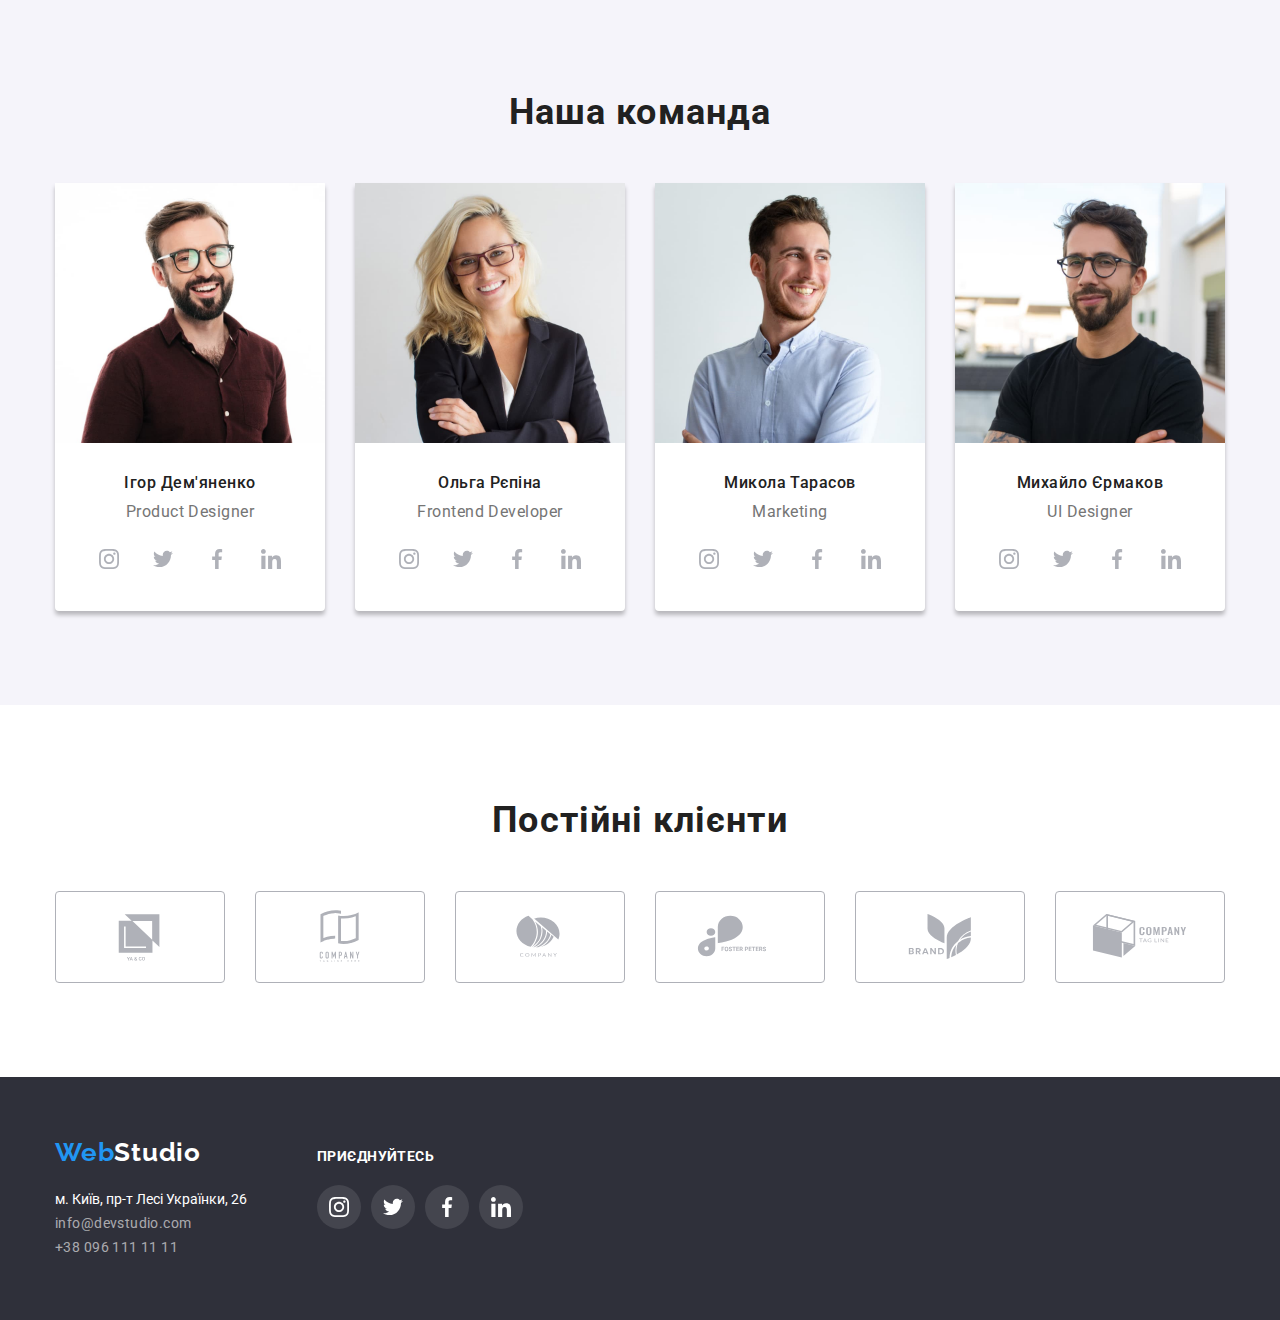
==== commit 0f2e174c: "доопрацював ДЗ відповідно до зауважень ментора" ====
--- a/index.html
+++ b/index.html
@@ -44,19 +44,18 @@
         </nav>
         <ul class="nav-ul second">
           <li class="item-first">
-            <svg class="mail-pin-icon icon" width="16" height="12">
-              <use href="./images/icons.svg#icon-mail"></use>
-            </svg>
-            <a class="nav-contact" href="mailto:info@devstudio.com"
-              >info@devstudio.com</a
+                        <a class="nav-contact" href="mailto:info@devstudio.com"
+              ><svg class="mail-pin-icon icon" width="16" height="12">
+					<use href="./images/icons.svg#icon-mail"></use>
+				 </svg><span>info@devstudio.com</span> </a
             >
           </li>
           <li class="item">
-            <svg class="phone-pin-icon icon" width="10" height="16">
-              <use href="./images/icons.svg#icon-phone"></use>
-            </svg>
+           
             <a class="nav-contact" href="tel:+380961111111"
-              >+38 096 111 11 11</a
+              > <svg class="phone-pin-icon icon" width="10" height="16">
+					<use href="./images/icons.svg#icon-phone"></use>
+				 </svg><span>+38 096 111 11 11</span> </a
             >
           </li>
         </ul>
--- a/css/styles.css
+++ b/css/styles.css
@@ -53,6 +53,10 @@
 	margin-right: 50px;
 }
 
+.nav-ul.site-nav>.item{
+	margin-bottom: 0;
+}
+
 .item>.nav-link{
 	padding-top: 32px;
 	padding-bottom: 32px;
@@ -70,10 +74,34 @@
 	display: flex;
 	align-items: center;
 	justify-content: center;
-	padding-top: 32px;
-	padding-bottom: 32px;
 	cursor: pointer;
-	}
+	} 
+	
+	.nav-ul.second>.nav-contact{
+		display:flex;
+	align-items: center;
+	justify-content: center;
+	 padding-top: 32px; 
+	padding-bottom: 32px; 
+	cursor: pointer;
+		}
+
+		.item>.nav-contact{
+			display:flex;
+			align-items: center;
+					}
+.item-first>.nav-contact{
+						display:flex;
+						align-items: center;
+								}
+
+.nav-contact>.mail-pin-icon.icon{
+	display: inline-block;
+}
+
+.nav-contact>.phone-pin-icon.icon{
+	display: inline-block;
+}
 
 .mail-pin-icon,.phone-pin-icon{
 	margin-right: 10px;
@@ -120,8 +148,20 @@
 		color: var(--button-color);
 	 }
 
-	 .nav-ul.second>.item-first:hover,:focus,.nav-ul.second>.item:hover,:focus{
-		color: var(--button-color);
+	 .item-first>.nav-contact:hover,.item-first>.nav-contact:focus{
+		color: var(--button-color);}
+
+		.item>.nav-contact:hover,.item>.nav-contact:focus{
+			color: var(--button-color);
+
+	 }
+
+	 .item-first>.mail-pin-icon.icon{
+		fill: inherit;
+	 }
+
+	 .item>.mail-pin-icon.icon{
+		fill: inherit;
 	 }
 
 .nav-contact{
@@ -133,6 +173,9 @@
 letter-spacing: 0.02em;
 color: inherit;
 text-decoration: none;
+padding-top: 32px;
+padding-bottom: 32px
+;
 }
 .nav-ul{
 		list-style-type: none;
@@ -256,14 +299,29 @@
 .nav-ul.adr{
 	margin-top: 20px;
 }
-
+/* 
 .nav-ul>.item:not(:last-child){
 	margin-bottom: 9px;
-}
+} */
 
 /* main first*/
+
+/* .hero{
+	width: 1600px;
+	background-image: url(../images/backg-img.jpg);
+	background-position: center;
+} */
+
  .hero{
-	background:#2F303A;
+	max-width: 1600px;
+	margin-left: auto;
+	margin-right: auto;
+	background-color:#C4C4C4;
+	background-image:linear-gradient(to right, rgba(47,48,58,0.4),
+	rgba(47,48,58,0.4)), url(../images/backg-img.jpg);
+	background-size: 1600px;
+   background-repeat: no-repeat;
+	background-position: center;
 	text-align: center;
 	padding-bottom: 200px;
 	padding-top: 200px;
@@ -589,6 +647,15 @@
 	.nav-ul.everything>.item:nth-child(n + 7){
 		margin-bottom: 0;
 	}
+
+	.item>.card-portfolio:focus, .item>.card-portfolio>:hover{
+	box-shadow: 0px 1px 1px rgba(0, 0, 0, 0.12), 0px 4px 4px rgba(0, 0, 0, 0.06), 1px 4px 6px rgba(0, 0, 0, 0.16);
+	}
+
+	.item>.card-portfolio{
+		display: block;
+	}
+	
 
 
 	
